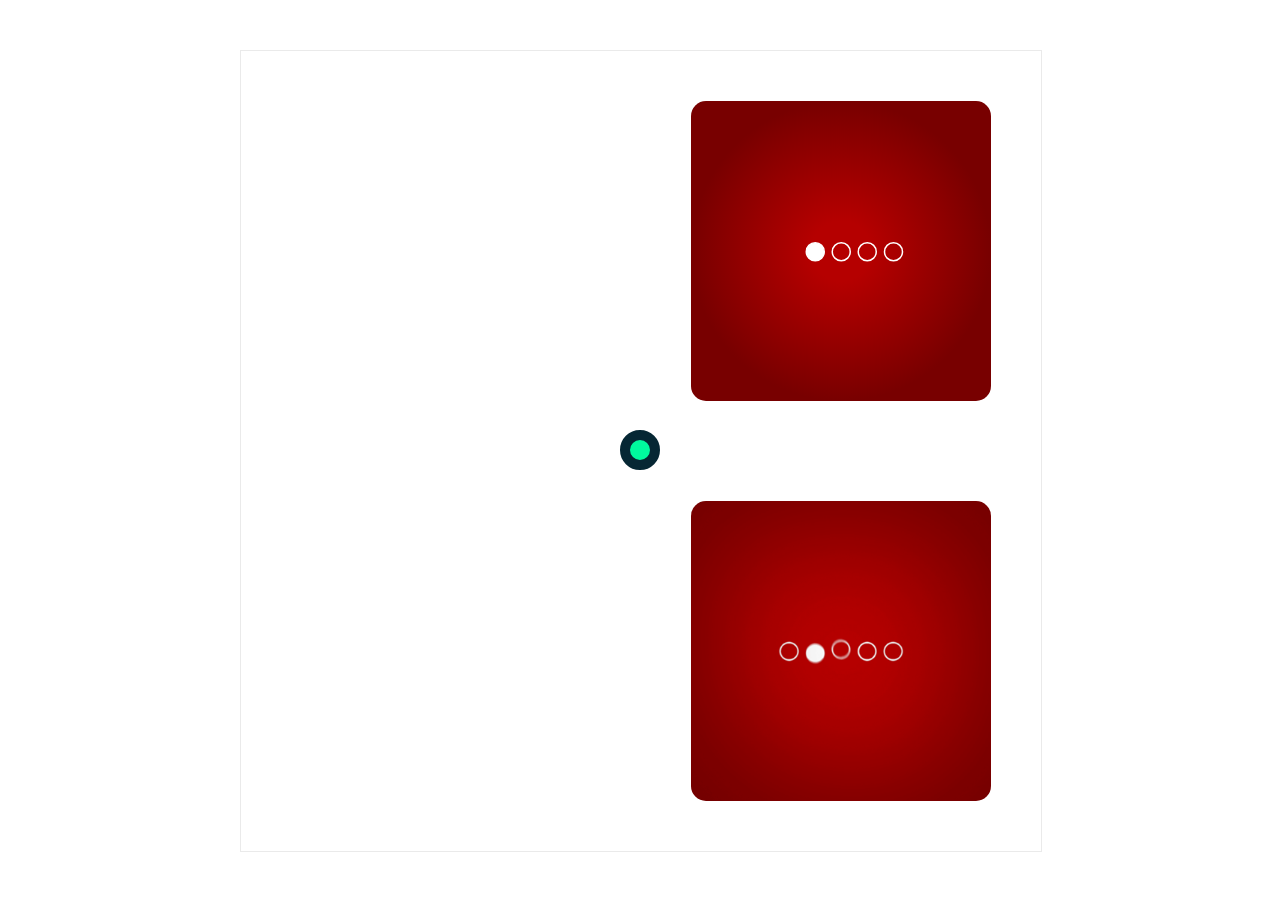
==== easy.html @ 07e53cde "上传easy版svg部分代码" ====
<!DOCTYPE html>
<html>
<head>
    <title>the four kinds of loading show ..</title>
    <meta name="description" content="" />
    <meta name="keywords" content="" />
    <meta name="author" content="" />
    <meta http-equiv="Content-Type" content="text/html;charset=UTF-8"/>
    <meta http-equiv="pragma" content="no-cache"/>
    <meta http-equiv="cache-control" content="no-cache"/>
    <meta http-equiv="expires" content="0"/>
    <meta name="viewport" content="width=device-width, initial-scale=1.0, maximum-scale=1.0, user-scalable=no"/>
    <meta name="format-detection" content="telephone=no" />
    <meta name="apple-mobile-web-app-capable" content="yes" /> 
    <link rel="stylesheet" type="text/css" href="css/utils.min.css" /> 
    <link rel="stylesheet" type="text/css" href="css/menu.min.css" />
</head>
<body>
    <div class="wrap">
        <div class="module-easy">
            <div class="module-div-easy module-css3">
                <div class="module-inner">
                </div>
            </div>
            <div class="module-div-easy module-svg">
                <div class="module-inner">
                    <img width="100%" height="100%" src="resources/easy.svg"> 
                </div>
            </div>
            <div class="module-div-easy module-canvas">
                <div class="module-inner">
                </div>
            </div>
            <div class="module-div-easy module-gif">
                <div class="module-inner">
                    <img width="100%" height="100%" src="resources/0.gif" >
                </div>
            </div>
        </div>
        <label class="main-label" for="checkbox"></label>
        <input class="main-checkbox" id="checkbox" type="checkbox">
        <div>
            <label class="theDiv div-gif">gif</label>
            <label class="theDiv div-css3">css3</label>
            <label class="theDiv div-canvas">cv</label>
            <label class="theDiv div-svg">svg</label>
        </div>
    </div>
</body>
</html>
<script src="js/main.min.js"></script>
---- css/utils.min.css ----
body,html{padding:0;margin:0;user-select:none;-webkit-user-select:none;min-width:960px}.wrap{width:100%;height:100%;min-width:960px}.module,.wrap{position:absolute}.module{width:800px;height:600px;border:1px solid #eaeaea;top:50%;left:50%;margin-top:-300px;margin-left:-400px;display:box-sizing;font-size:0}.module-div{display:inline-block;width:50%;height:50%;position:relative}.module-div .module-inner{position:absolute;width:360px;height:260px;top:20px;left:20px;border-radius:15px}.module-div img{border-radius:15px}.module-easy{position:absolute;width:800px;height:800px;border:1px solid #eaeaea;top:50%;left:50%;margin-top:-400px;margin-left:-400px;display:box-sizing;font-size:0}.module-div-easy{display:inline-block;width:50%;height:50%;position:relative}.module-div-easy .module-inner{position:absolute;width:300px;height:300px;left:50px;top:50px;border-radius:15px}.module-div-easy img{border-radius:15px}
---- css/menu.min.css ----
.main-label{background:#000;height:20px;width:20px;border-radius:20px;position:absolute;top:50%;left:50%;margin-top:-20px;margin-left:-20px;border:10px solid #fff;z-index:1;opacity:0;animation:a 1s;-webkit-animation:a 1s}.main-checkbox{display:none}.main-checkbox+div{background:#00f99e;border-radius:20px;border:10px solid #062734;animation:c 1s;-webkit-animation:c 1s}.main-checkbox+div,.main-checkbox:checked+div{height:20px;width:20px;position:absolute;top:50%;left:50%;margin-top:-20px;margin-left:-20px}.main-checkbox:checked+div{background:#062734;border-radius:20px;border:10px solid #00f99e;animation:b 1s;-webkit-animation:b 1s}@keyframes a{0%{opacity:1}to{opacity:0}}@-webkit-keyframes a{0%{opacity:1}to{opacity:0}}@keyframes b{0%{background:#00f99e;border-width:10px;border-color:#062734}to{background:#062734;border-width:10px;border-color:#00f99e}}@-webkit-keyframes b{0%{background:#00f99e;border-width:10px;border-color:#062734}to{background:#062734;border-width:10px;border-color:#00f99e}}@keyframes c{0%{background:#062734;border-width:10px;border-color:#00f99e}to{background:#00f99e;border-width:10px;border-color:#062734}}@-webkit-keyframes c{0%{background:#062734;border-width:10px;border-color:#00f99e}to{background:#00f99e;border-width:10px;border-color:#062734}}input[type=checkbox]+div .theDiv{opacity:0;font-weight:bolder}input[type=checkbox]+div .theDiv,input[type=checkbox]:checked+div .theDiv{height:40px;width:40px;border-radius:20px;border:1px solid #00f99e;text-align:center;line-height:40px;top:50%;left:50%;position:absolute;color:#00f99e}input[type=checkbox]:checked+div .theDiv{opacity:1}.div-gif{margin-top:-20px;margin-left:10px;animation:k 1s ease-in}input[type=checkbox]:checked+div .div-gif{animation:j 1s ease-in;animation-fill-mode:forwards}.div-css3{margin-top:-20px;margin-left:-50px;animation:i 1s ease-in}input[type=checkbox]:checked+div .div-css3{animation:h 1s ease-in;animation-fill-mode:forwards}.div-canvas{margin-top:10px;margin-left:-20px;animation:g 1s ease-in}input[type=checkbox]:checked+div .div-canvas{animation:f 1s ease-in;animation-fill-mode:forwards}.div-svg{margin-top:-50px;margin-left:-20px;animation:e 1s ease-in}input[type=checkbox]:checked+div .div-svg{animation:d 1s ease-in;animation-fill-mode:forwards}@keyframes d{0%{opacity:0}to{animation-timing-function:ease-in;margin-top:-170px;margin-left:180px;opacity:1}}@keyframes e{0%{animation-timing-function:ease-in;margin-top:-170px;margin-left:180px;opacity:0}to{opacity:0}}@keyframes f{0%{opacity:0}to{animation-timing-function:ease-in;margin-top:130px;margin-left:-220px;opacity:1}}@keyframes g{0%{animation-timing-function:ease-in;margin-top:130px;margin-left:-220px;opacity:0}to{opacity:0}}@keyframes h{0%{opacity:0}to{animation-timing-function:ease-in;margin-top:-170px;margin-left:-220px;opacity:1}}@keyframes i{0%{animation-timing-function:ease-in;margin-top:-170px;margin-left:-220px;opacity:0}to{opacity:0}}@keyframes j{0%{opacity:0;top:50%;left:50%}to{animation-timing-function:ease-in;margin-top:130px;margin-left:180px;opacity:1}}@keyframes k{0%{animation-timing-function:ease-in;margin-top:130px;margin-left:180px;opacity:0}to{top:25%;left:25%;opacity:0}}
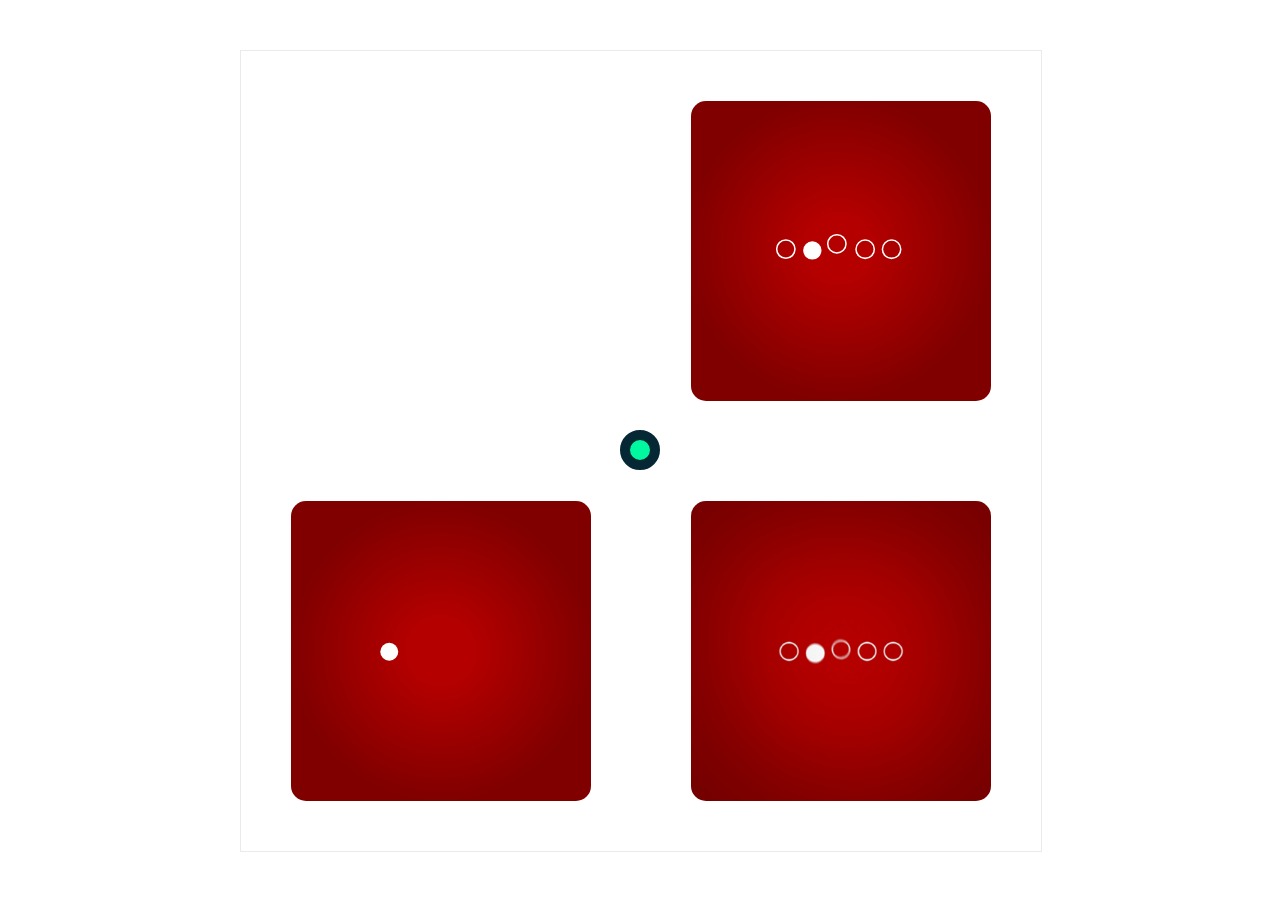
==== commit 1a491af4: "添加canvas事例代码，及开始canvas代码" ====
--- a/easy.html
+++ b/easy.html
@@ -28,7 +28,8 @@
                 </div>
             </div>
             <div class="module-div-easy module-canvas">
-                <div class="module-inner">
+                <div class="module-inner"> 
+                    <canvas id="canvas" width="300" height="300"></canvas>
                 </div>
             </div>
             <div class="module-div-easy module-gif">
@@ -48,4 +49,4 @@
     </div>
 </body>
 </html>
-<script src="js/main.min.js"></script>
+<script src="js/canvas.min.js"></script>
--- a/css/menu.min.css
+++ b/css/menu.min.css
@@ -1 +1 @@
-.main-label{background:#000;height:20px;width:20px;border-radius:20px;position:absolute;top:50%;left:50%;margin-top:-20px;margin-left:-20px;border:10px solid #fff;z-index:1;opacity:0;animation:a 1s;-webkit-animation:a 1s}.main-checkbox{display:none}.main-checkbox+div{background:#00f99e;border-radius:20px;border:10px solid #062734;animation:c 1s;-webkit-animation:c 1s}.main-checkbox+div,.main-checkbox:checked+div{height:20px;width:20px;position:absolute;top:50%;left:50%;margin-top:-20px;margin-left:-20px}.main-checkbox:checked+div{background:#062734;border-radius:20px;border:10px solid #00f99e;animation:b 1s;-webkit-animation:b 1s}@keyframes a{0%{opacity:1}to{opacity:0}}@-webkit-keyframes a{0%{opacity:1}to{opacity:0}}@keyframes b{0%{background:#00f99e;border-width:10px;border-color:#062734}to{background:#062734;border-width:10px;border-color:#00f99e}}@-webkit-keyframes b{0%{background:#00f99e;border-width:10px;border-color:#062734}to{background:#062734;border-width:10px;border-color:#00f99e}}@keyframes c{0%{background:#062734;border-width:10px;border-color:#00f99e}to{background:#00f99e;border-width:10px;border-color:#062734}}@-webkit-keyframes c{0%{background:#062734;border-width:10px;border-color:#00f99e}to{background:#00f99e;border-width:10px;border-color:#062734}}input[type=checkbox]+div .theDiv{opacity:0;font-weight:bolder}input[type=checkbox]+div .theDiv,input[type=checkbox]:checked+div .theDiv{height:40px;width:40px;border-radius:20px;border:1px solid #00f99e;text-align:center;line-height:40px;top:50%;left:50%;position:absolute;color:#00f99e}input[type=checkbox]:checked+div .theDiv{opacity:1}.div-gif{margin-top:-20px;margin-left:10px;animation:k 1s ease-in}input[type=checkbox]:checked+div .div-gif{animation:j 1s ease-in;animation-fill-mode:forwards}.div-css3{margin-top:-20px;margin-left:-50px;animation:i 1s ease-in}input[type=checkbox]:checked+div .div-css3{animation:h 1s ease-in;animation-fill-mode:forwards}.div-canvas{margin-top:10px;margin-left:-20px;animation:g 1s ease-in}input[type=checkbox]:checked+div .div-canvas{animation:f 1s ease-in;animation-fill-mode:forwards}.div-svg{margin-top:-50px;margin-left:-20px;animation:e 1s ease-in}input[type=checkbox]:checked+div .div-svg{animation:d 1s ease-in;animation-fill-mode:forwards}@keyframes d{0%{opacity:0}to{animation-timing-function:ease-in;margin-top:-170px;margin-left:180px;opacity:1}}@keyframes e{0%{animation-timing-function:ease-in;margin-top:-170px;margin-left:180px;opacity:0}to{opacity:0}}@keyframes f{0%{opacity:0}to{animation-timing-function:ease-in;margin-top:130px;margin-left:-220px;opacity:1}}@keyframes g{0%{animation-timing-function:ease-in;margin-top:130px;margin-left:-220px;opacity:0}to{opacity:0}}@keyframes h{0%{opacity:0}to{animation-timing-function:ease-in;margin-top:-170px;margin-left:-220px;opacity:1}}@keyframes i{0%{animation-timing-function:ease-in;margin-top:-170px;margin-left:-220px;opacity:0}to{opacity:0}}@keyframes j{0%{opacity:0;top:50%;left:50%}to{animation-timing-function:ease-in;margin-top:130px;margin-left:180px;opacity:1}}@keyframes k{0%{animation-timing-function:ease-in;margin-top:130px;margin-left:180px;opacity:0}to{top:25%;left:25%;opacity:0}}+.main-label{background:#000;height:20px;width:20px;border-radius:20px;position:absolute;top:50%;left:50%;margin-top:-20px;margin-left:-20px;border:10px solid #fff;z-index:1;opacity:0;animation:a 1s;-webkit-animation:a 1s}.main-checkbox{display:none}.main-checkbox+div{background:#00f99e;border-radius:20px;border:10px solid #062734;animation:c 1s;-webkit-animation:c 1s}.main-checkbox+div,.main-checkbox:checked+div{height:20px;width:20px;position:absolute;top:50%;left:50%;margin-top:-20px;margin-left:-20px}.main-checkbox:checked+div{background:#062734;border-radius:20px;border:10px solid #00f99e;animation:b 1s;-webkit-animation:b 1s}@keyframes a{0%{opacity:1}to{opacity:0}}@-webkit-keyframes a{0%{opacity:1}to{opacity:0}}@keyframes b{0%{background:#00f99e;border-width:10px;border-color:#062734}to{background:#062734;border-width:10px;border-color:#00f99e}}@-webkit-keyframes b{0%{background:#00f99e;border-width:10px;border-color:#062734}to{background:#062734;border-width:10px;border-color:#00f99e}}@keyframes c{0%{background:#062734;border-width:10px;border-color:#00f99e}to{background:#00f99e;border-width:10px;border-color:#062734}}@-webkit-keyframes c{0%{background:#062734;border-width:10px;border-color:#00f99e}to{background:#00f99e;border-width:10px;border-color:#062734}}input[type=checkbox]+div .theDiv{opacity:0;font-weight:bolder}input[type=checkbox]+div .theDiv,input[type=checkbox]:checked+div .theDiv{height:40px;width:40px;border-radius:20px;border:1px solid #00f99e;text-align:center;line-height:40px;top:50%;left:50%;position:absolute;color:#00f99e}input[type=checkbox]:checked+div .theDiv{opacity:1}.div-gif{margin-top:-20px;margin-left:10px;animation:k 1s ease-in}input[type=checkbox]:checked+div .div-gif{animation:j 1s ease-in;animation-fill-mode:forwards}.div-css3{margin-top:-20px;margin-left:-50px;animation:i 1s ease-in}input[type=checkbox]:checked+div .div-css3{animation:h 1s ease-in;animation-fill-mode:forwards}.div-canvas{margin-top:10px;margin-left:-20px;animation:g 1s ease-in}input[type=checkbox]:checked+div .div-canvas{animation:f 1s ease-in;animation-fill-mode:forwards}.div-svg{margin-top:-50px;margin-left:-20px;animation:e 1s ease-in}input[type=checkbox]:checked+div .div-svg{animation:d 1s ease-in;animation-fill-mode:forwards}@keyframes d{0%{opacity:0}to{animation-timing-function:ease-in;margin-top:-170px;margin-left:180px;opacity:1}}@keyframes e{0%{animation-timing-function:ease-in;margin-top:-170px;margin-left:180px;opacity:0}to{opacity:0}}@keyframes f{0%{opacity:0}to{animation-timing-function:ease-in;margin-top:130px;margin-left:-220px;opacity:1}}@keyframes g{0%{animation-timing-function:ease-in;margin-top:130px;margin-left:-220px;opacity:0}to{opacity:0}}@keyframes h{0%{opacity:0}to{animation-timing-function:ease-in;margin-top:-170px;margin-left:-220px;opacity:1}}@keyframes i{0%{animation-timing-function:ease-in;margin-top:-170px;margin-left:-220px;opacity:0}to{opacity:0}}@keyframes j{0%{opacity:0;top:50%;left:50%}to{animation-timing-function:ease-in;margin-top:130px;margin-left:180px;opacity:1}}@keyframes k{0%{animation-timing-function:ease-in;margin-top:130px;margin-left:180px;opacity:0}to{top:25%;left:25%;opacity:0}}canvas{border-radius:15px}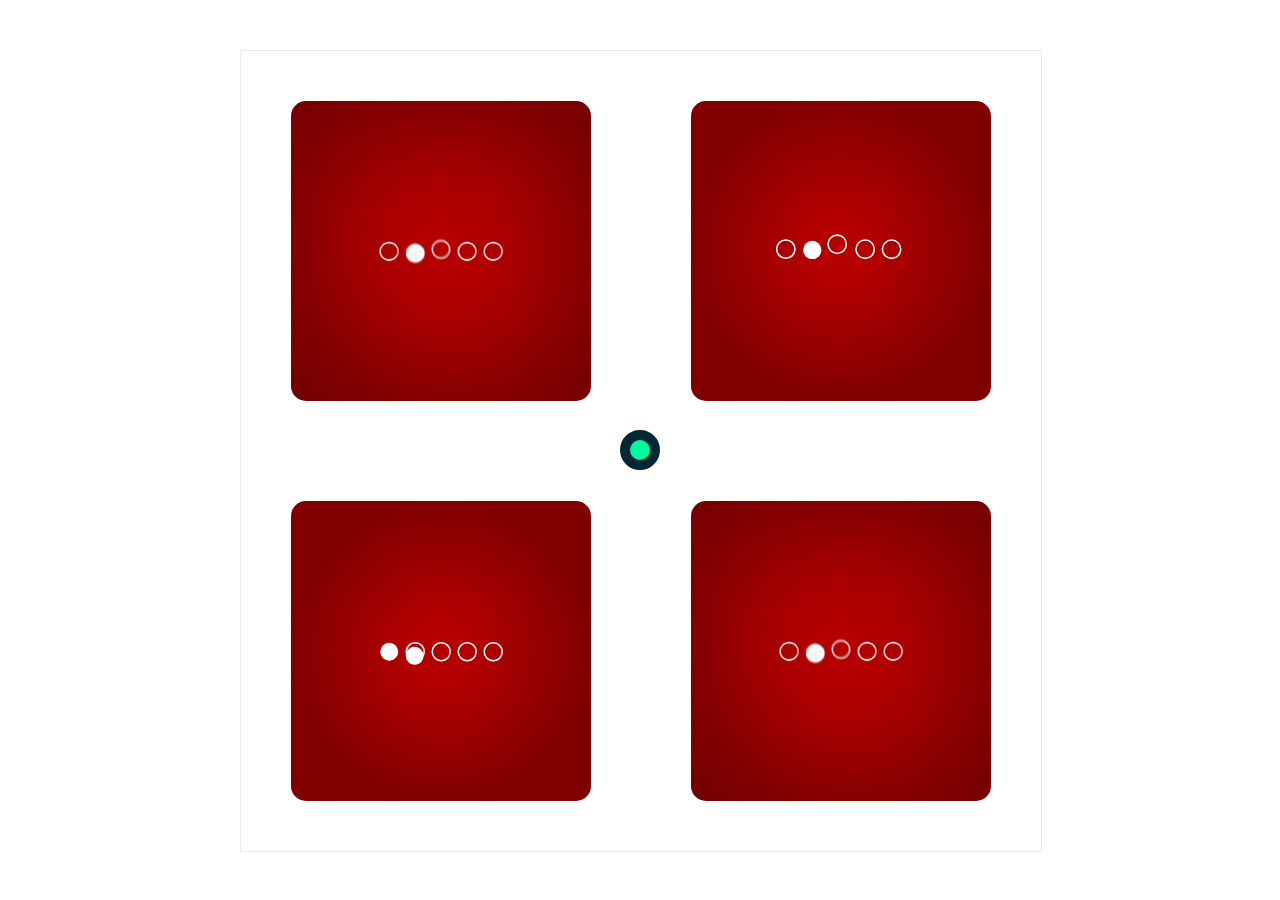
==== commit 5e243ff5: "上传部分canvas代码，rotate相关" ====
--- a/easy.html
+++ b/easy.html
@@ -20,6 +20,7 @@
         <div class="module-easy">
             <div class="module-div-easy module-css3">
                 <div class="module-inner">
+                    <img width="100%" height="100%" src="resources/0.gif" >
                 </div>
             </div>
             <div class="module-div-easy module-svg">
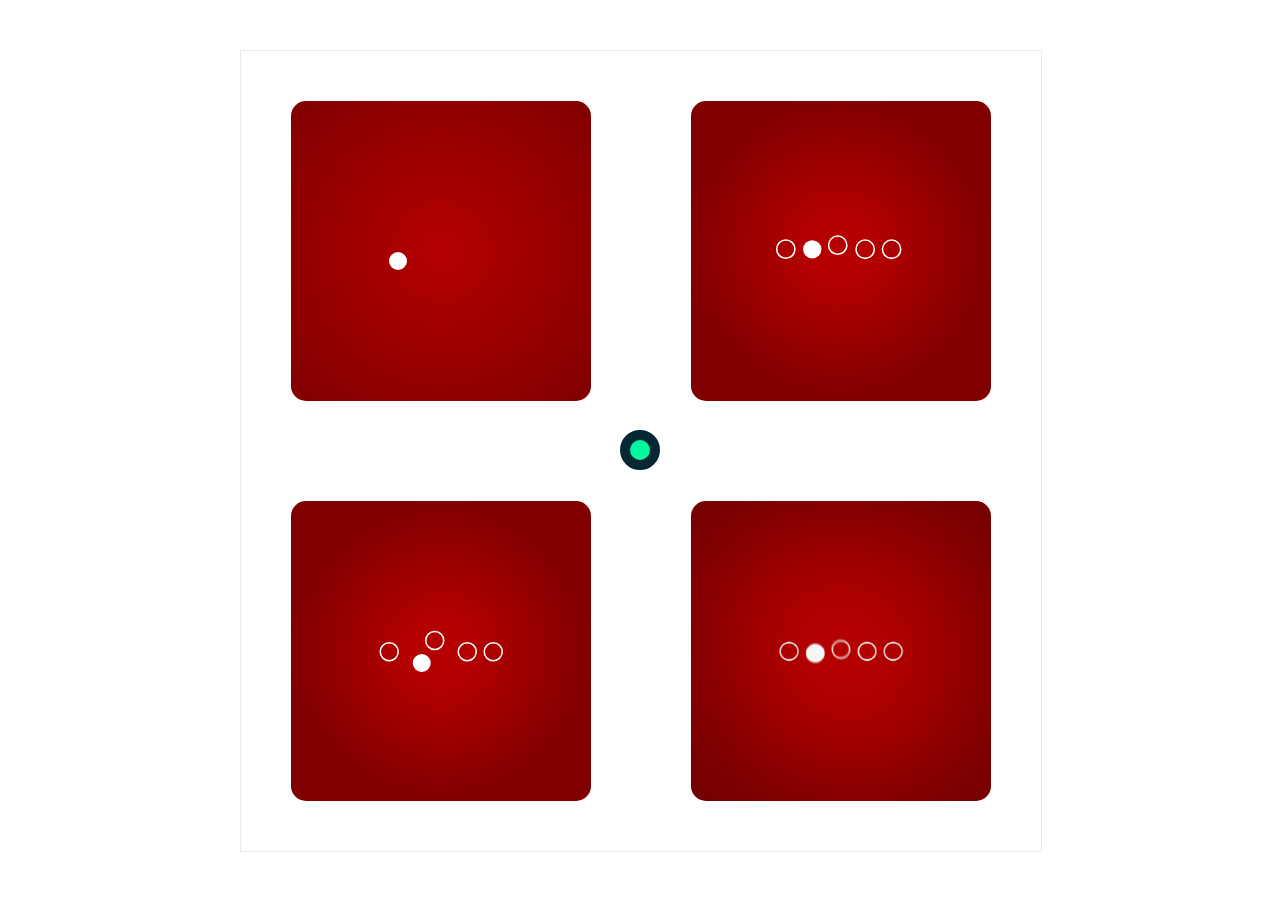
==== commit 61a83978: "完成canvas 开始css3" ====
--- a/easy.html
+++ b/easy.html
@@ -11,25 +11,32 @@
     <meta http-equiv="expires" content="0"/>
     <meta name="viewport" content="width=device-width, initial-scale=1.0, maximum-scale=1.0, user-scalable=no"/>
     <meta name="format-detection" content="telephone=no" />
-    <meta name="apple-mobile-web-app-capable" content="yes" /> 
-    <link rel="stylesheet" type="text/css" href="css/utils.min.css" /> 
+    <meta name="apple-mobile-web-app-capable" content="yes" />
+    <link rel="stylesheet" type="text/css" href="css/utils.min.css" />
     <link rel="stylesheet" type="text/css" href="css/menu.min.css" />
+    <link rel="stylesheet" type="text/css" href="css/css3.min.css" />
 </head>
 <body>
     <div class="wrap">
         <div class="module-easy">
             <div class="module-div-easy module-css3">
                 <div class="module-inner">
-                    <img width="100%" height="100%" src="resources/0.gif" >
+                    <div class="css3-div">
+                        <div class="css3-inne-div fill-div"> </div>
+<!--                         <div class="stroke-div" id="stroke1"></div>
+                        <div class="stroke-div" id="stroke2"></div>
+                        <div class="stroke-div" id="stroke3"></div>
+                        <div class="stroke-div" id="stroke4"></div> -->
+                    </div>
                 </div>
             </div>
             <div class="module-div-easy module-svg">
                 <div class="module-inner">
-                    <img width="100%" height="100%" src="resources/easy.svg"> 
+                    <img width="100%" height="100%" src="resources/easy.svg">
                 </div>
             </div>
             <div class="module-div-easy module-canvas">
-                <div class="module-inner"> 
+                <div class="module-inner">
                     <canvas id="canvas" width="300" height="300"></canvas>
                 </div>
             </div>
@@ -51,3 +58,4 @@
 </body>
 </html>
 <script src="js/canvas.min.js"></script>
+<script src="js/css3.min.js"></script>
--- a/css/css3.min.css
+++ b/css/css3.min.css
@@ -0,0 +1 @@
+.css3-div{width:100%;height:100%;background:-webkit-radial-gradient(#b50000,maroon);background:-moz-radial-gradient(#b50000,maroon);position:absolute;border-radius:15px;z-index:1}.css3-div .css3-inne-div{position:absolute;top:150.75px;width:18px;height:18px;background:#fff;border-radius:10px;z-index:2}.css3-div .fill-div{left:98.25px;animation:2.4s a linear;animation-fill-mode:forwards}@keyframes a{0%{transform:rotate(-180deg) translate(13px)}50%{transform:rotate(0deg) translate(13px)}to{transform:rotate(180deg) translate(26px)}}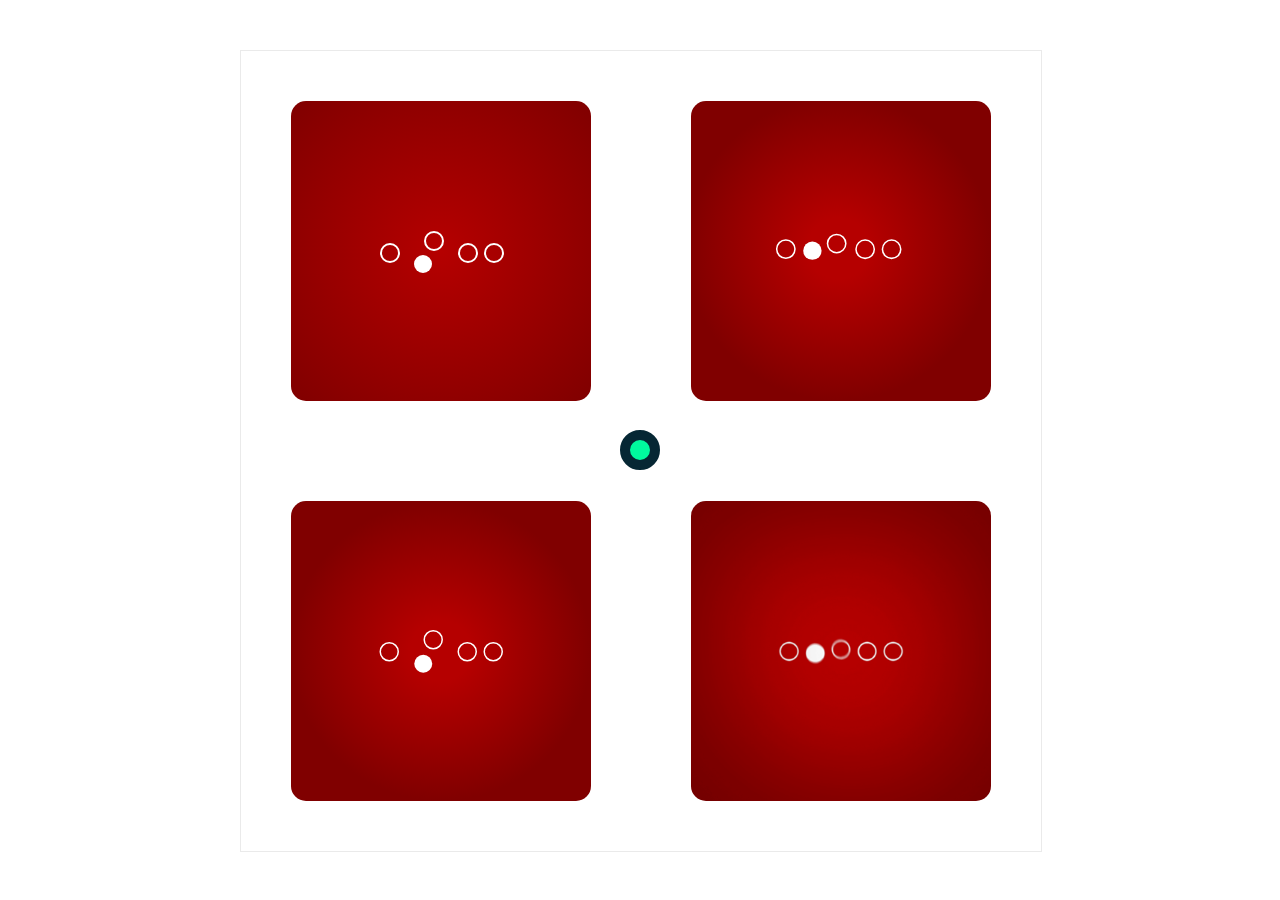
==== commit 69c286d3: "完成css和js实现方式。进行最后的整理，目前已经全部完成" ====
--- a/easy.html
+++ b/easy.html
@@ -22,11 +22,11 @@
             <div class="module-div-easy module-css3">
                 <div class="module-inner">
                     <div class="css3-div">
-                        <div class="css3-inne-div fill-div"> </div>
-<!--                         <div class="stroke-div" id="stroke1"></div>
+                        <div class="fill-div" id="fill1"> </div>
+                        <div class="stroke-div" id="stroke1"></div>
                         <div class="stroke-div" id="stroke2"></div>
                         <div class="stroke-div" id="stroke3"></div>
-                        <div class="stroke-div" id="stroke4"></div> -->
+                        <div class="stroke-div" id="stroke4"></div>
                     </div>
                 </div>
             </div>
--- a/css/css3.min.css
+++ b/css/css3.min.css
@@ -1 +1 @@
-.css3-div{width:100%;height:100%;background:-webkit-radial-gradient(#b50000,maroon);background:-moz-radial-gradient(#b50000,maroon);position:absolute;border-radius:15px;z-index:1}.css3-div .css3-inne-div{position:absolute;top:150.75px;width:18px;height:18px;background:#fff;border-radius:10px;z-index:2}.css3-div .fill-div{left:98.25px;animation:2.4s a linear;animation-fill-mode:forwards}@keyframes a{0%{transform:rotate(-180deg) translate(13px)}50%{transform:rotate(0deg) translate(13px)}to{transform:rotate(180deg) translate(26px)}}+.css3-div{width:100%;height:100%;background:-webkit-radial-gradient(#b50000,maroon);background:-moz-radial-gradient(#b50000,maroon);position:absolute;border-radius:15px;z-index:1}.css3-div .fill-div{left:89.25px;background:#fff;position:absolute;top:141.75px;width:18px;height:18px;border-radius:9px;z-index:2}.css3-div .stroke-div{position:absolute;top:141.75px;width:16px;height:16px;border-radius:10px;border:2px solid #fff;z-index:2}.css3-div #stroke1{left:115.25px}.css3-div #stroke2{left:141.25px}.css3-div #stroke3{left:167.25px}.css3-div #stroke4{left:193.25px}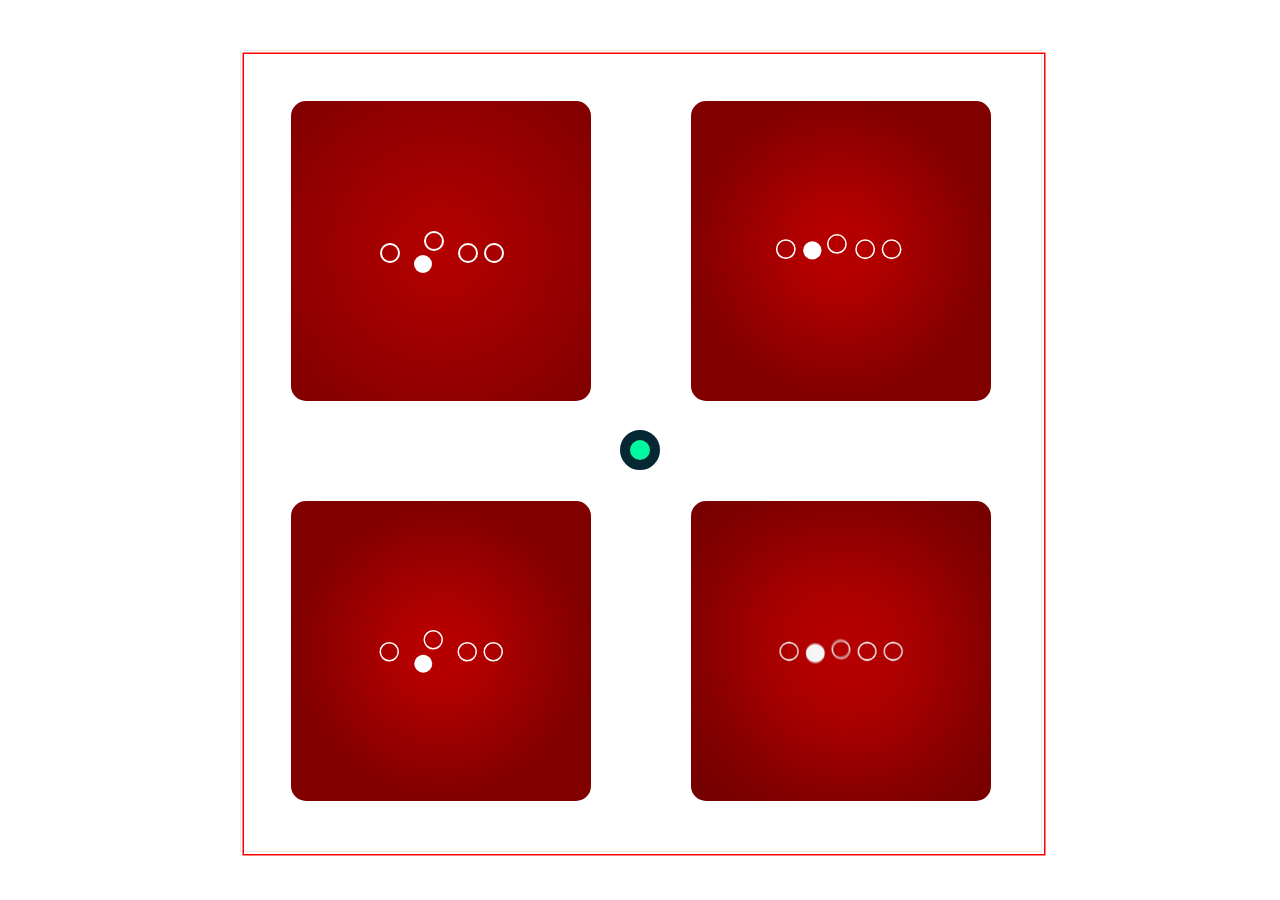
==== commit cd3258a1: "修改代码" ====
--- a/easy.html
+++ b/easy.html
@@ -1,61 +1,65 @@
 <!DOCTYPE html>
 <html>
+
 <head>
-    <title>the four kinds of loading show ..</title>
-    <meta name="description" content="" />
-    <meta name="keywords" content="" />
-    <meta name="author" content="" />
-    <meta http-equiv="Content-Type" content="text/html;charset=UTF-8"/>
-    <meta http-equiv="pragma" content="no-cache"/>
-    <meta http-equiv="cache-control" content="no-cache"/>
-    <meta http-equiv="expires" content="0"/>
-    <meta name="viewport" content="width=device-width, initial-scale=1.0, maximum-scale=1.0, user-scalable=no"/>
-    <meta name="format-detection" content="telephone=no" />
-    <meta name="apple-mobile-web-app-capable" content="yes" />
-    <link rel="stylesheet" type="text/css" href="css/utils.min.css" />
-    <link rel="stylesheet" type="text/css" href="css/menu.min.css" />
-    <link rel="stylesheet" type="text/css" href="css/css3.min.css" />
+  <title>the four kinds of loading show ..</title>
+  <meta name="description" content="" />
+  <meta name="keywords" content="" />
+  <meta name="author" content="" />
+  <meta http-equiv="Content-Type" content="text/html;charset=UTF-8" />
+  <meta http-equiv="pragma" content="no-cache" />
+  <meta http-equiv="cache-control" content="no-cache" />
+  <meta http-equiv="expires" content="0" />
+  <meta name="viewport" content="width=device-width, initial-scale=1.0, maximum-scale=1.0, user-scalable=no" />
+  <meta name="format-detection" content="telephone=no" />
+  <meta name="apple-mobile-web-app-capable" content="yes" />
+  <link rel="stylesheet" type="text/css" href="css/utils.min.css" />
+  <link rel="stylesheet" type="text/css" href="css/menu.min.css" />
+  <link rel="stylesheet" type="text/css" href="css/css3.min.css" />
 </head>
+
 <body>
-    <div class="wrap">
-        <div class="module-easy">
-            <div class="module-div-easy module-css3">
-                <div class="module-inner">
-                    <div class="css3-div">
-                        <div class="fill-div" id="fill1"> </div>
-                        <div class="stroke-div" id="stroke1"></div>
-                        <div class="stroke-div" id="stroke2"></div>
-                        <div class="stroke-div" id="stroke3"></div>
-                        <div class="stroke-div" id="stroke4"></div>
-                    </div>
-                </div>
-            </div>
-            <div class="module-div-easy module-svg">
-                <div class="module-inner">
-                    <img width="100%" height="100%" src="resources/easy.svg">
-                </div>
-            </div>
-            <div class="module-div-easy module-canvas">
-                <div class="module-inner">
-                    <canvas id="canvas" width="300" height="300"></canvas>
-                </div>
-            </div>
-            <div class="module-div-easy module-gif">
-                <div class="module-inner">
-                    <img width="100%" height="100%" src="resources/0.gif" >
-                </div>
-            </div>
+  <div class="wrap">
+    <div class="module-easy">
+      <div class="module-div-easy module-css3">
+        <div class="module-inner">
+          <div class="css3-div">
+            <div class="fill-div" id="fill1"> </div>
+            <div class="stroke-div" id="stroke1"></div>
+            <div class="stroke-div" id="stroke2"></div>
+            <div class="stroke-div" id="stroke3"></div>
+            <div class="stroke-div" id="stroke4"></div>
+          </div>
         </div>
-        <label class="main-label" for="checkbox"></label>
-        <input class="main-checkbox" id="checkbox" type="checkbox">
-        <div>
-            <label class="theDiv div-gif">gif</label>
-            <label class="theDiv div-css3">css3</label>
-            <label class="theDiv div-canvas">cv</label>
-            <label class="theDiv div-svg">svg</label>
+      </div>
+      <div class="module-div-easy module-svg">
+        <div class="module-inner">
+          <img width="100%" height="100%" src="resources/easy.svg">
         </div>
+      </div>
+      <div class="module-div-easy module-canvas">
+        <div class="module-inner">
+          <canvas id="canvas" width="300" height="300"></canvas>
+        </div>
+      </div>
+      <div class="module-div-easy module-gif">
+        <div class="module-inner">
+          <img width="100%" height="100%" src="resources/0.gif">
+        </div>
+      </div>
     </div>
+    <label class="main-label" for="checkbox"></label>
+    <input class="main-checkbox" id="checkbox" type="checkbox">
+    <div>
+      <label class="theDiv div-gif">gif</label>
+      <label class="theDiv div-css3">css3</label>
+      <label class="theDiv div-canvas">cv</label>
+      <label class="theDiv div-svg">svg</label>
+    </div>
+  </div>
 </body>
+
 </html>
 <script src="js/canvas.min.js"></script>
 <script src="js/css3.min.js"></script>
+
--- a/css/utils.min.css
+++ b/css/utils.min.css
@@ -1 +1 @@
-body,html{padding:0;margin:0;user-select:none;-webkit-user-select:none;min-width:960px}.wrap{width:100%;height:100%;min-width:960px}.module,.wrap{position:absolute}.module{width:800px;height:600px;border:1px solid #eaeaea;top:50%;left:50%;margin-top:-300px;margin-left:-400px;display:box-sizing;font-size:0}.module-div{display:inline-block;width:50%;height:50%;position:relative}.module-div .module-inner{position:absolute;width:360px;height:260px;top:20px;left:20px;border-radius:15px}.module-div img{border-radius:15px}.module-easy{position:absolute;width:800px;height:800px;border:1px solid #eaeaea;top:50%;left:50%;margin-top:-400px;margin-left:-400px;display:box-sizing;font-size:0}.module-div-easy{display:inline-block;width:50%;height:50%;position:relative}.module-div-easy .module-inner{position:absolute;width:300px;height:300px;left:50px;top:50px;border-radius:15px}.module-div-easy img{border-radius:15px}+body,html{padding:0;margin:0;user-select:none;-webkit-user-select:none;min-width:960px}.wrap{width:100%;height:100%;min-width:960px}.module,.wrap{position:absolute}.module{width:800px;height:600px;border:1px solid #eaeaea;top:50%;left:50%;margin-top:-300px;margin-left:-400px;display:box-sizing;font-size:0}.module-div{display:inline-block;width:50%;height:50%;position:relative}.module-div .module-inner{position:absolute;width:360px;height:260px;top:20px;left:20px;border-radius:15px}.module-div img{border-radius:15px}.module-easy{position:absolute;width:800px;height:800px;border:1px solid #eaeaea;top:50%;left:50%;margin-top:-400px;margin-left:-400px;display:box-sizing;font-size:0}.module-easy:after{content:" ";height:1600px;width:1600px;left:-400px;top:-400px;border:3px solid red;position:absolute;transform:scale(.5)}.module-div-easy{display:inline-block;width:50%;height:50%;position:relative}.module-div-easy .module-inner{position:absolute;width:300px;height:300px;left:50px;top:50px;border-radius:15px}.module-div-easy img{border-radius:15px}--- a/css/menu.min.css
+++ b/css/menu.min.css
@@ -1 +1 @@
-.main-label{background:#000;height:20px;width:20px;border-radius:20px;position:absolute;top:50%;left:50%;margin-top:-20px;margin-left:-20px;border:10px solid #fff;z-index:1;opacity:0;animation:a 1s;-webkit-animation:a 1s}.main-checkbox{display:none}.main-checkbox+div{background:#00f99e;border-radius:20px;border:10px solid #062734;animation:c 1s;-webkit-animation:c 1s}.main-checkbox+div,.main-checkbox:checked+div{height:20px;width:20px;position:absolute;top:50%;left:50%;margin-top:-20px;margin-left:-20px}.main-checkbox:checked+div{background:#062734;border-radius:20px;border:10px solid #00f99e;animation:b 1s;-webkit-animation:b 1s}@keyframes a{0%{opacity:1}to{opacity:0}}@-webkit-keyframes a{0%{opacity:1}to{opacity:0}}@keyframes b{0%{background:#00f99e;border-width:10px;border-color:#062734}to{background:#062734;border-width:10px;border-color:#00f99e}}@-webkit-keyframes b{0%{background:#00f99e;border-width:10px;border-color:#062734}to{background:#062734;border-width:10px;border-color:#00f99e}}@keyframes c{0%{background:#062734;border-width:10px;border-color:#00f99e}to{background:#00f99e;border-width:10px;border-color:#062734}}@-webkit-keyframes c{0%{background:#062734;border-width:10px;border-color:#00f99e}to{background:#00f99e;border-width:10px;border-color:#062734}}input[type=checkbox]+div .theDiv{opacity:0;font-weight:bolder}input[type=checkbox]+div .theDiv,input[type=checkbox]:checked+div .theDiv{height:40px;width:40px;border-radius:20px;border:1px solid #00f99e;text-align:center;line-height:40px;top:50%;left:50%;position:absolute;color:#00f99e}input[type=checkbox]:checked+div .theDiv{opacity:1}.div-gif{margin-top:-20px;margin-left:10px;animation:k 1s ease-in}input[type=checkbox]:checked+div .div-gif{animation:j 1s ease-in;animation-fill-mode:forwards}.div-css3{margin-top:-20px;margin-left:-50px;animation:i 1s ease-in}input[type=checkbox]:checked+div .div-css3{animation:h 1s ease-in;animation-fill-mode:forwards}.div-canvas{margin-top:10px;margin-left:-20px;animation:g 1s ease-in}input[type=checkbox]:checked+div .div-canvas{animation:f 1s ease-in;animation-fill-mode:forwards}.div-svg{margin-top:-50px;margin-left:-20px;animation:e 1s ease-in}input[type=checkbox]:checked+div .div-svg{animation:d 1s ease-in;animation-fill-mode:forwards}@keyframes d{0%{opacity:0}to{animation-timing-function:ease-in;margin-top:-170px;margin-left:180px;opacity:1}}@keyframes e{0%{animation-timing-function:ease-in;margin-top:-170px;margin-left:180px;opacity:0}to{opacity:0}}@keyframes f{0%{opacity:0}to{animation-timing-function:ease-in;margin-top:130px;margin-left:-220px;opacity:1}}@keyframes g{0%{animation-timing-function:ease-in;margin-top:130px;margin-left:-220px;opacity:0}to{opacity:0}}@keyframes h{0%{opacity:0}to{animation-timing-function:ease-in;margin-top:-170px;margin-left:-220px;opacity:1}}@keyframes i{0%{animation-timing-function:ease-in;margin-top:-170px;margin-left:-220px;opacity:0}to{opacity:0}}@keyframes j{0%{opacity:0;top:50%;left:50%}to{animation-timing-function:ease-in;margin-top:130px;margin-left:180px;opacity:1}}@keyframes k{0%{animation-timing-function:ease-in;margin-top:130px;margin-left:180px;opacity:0}to{top:25%;left:25%;opacity:0}}canvas{border-radius:15px}+.main-label{background:#000;height:20px;width:20px;border-radius:20px;position:absolute;top:50%;left:50%;margin-top:-20px;margin-left:-20px;border:10px solid #fff;z-index:1;opacity:0;animation:a 1s;-webkit-animation:a 1s}.main-checkbox{display:none}.main-checkbox+div{background:#00f99e;border-radius:20px;border:10px solid #062734;animation:c 1s;-webkit-animation:c 1s}.main-checkbox+div,.main-checkbox:checked+div{height:20px;width:20px;position:absolute;top:50%;left:50%;margin-top:-20px;margin-left:-20px}.main-checkbox:checked+div{background:#062734;border-radius:20px;border:10px solid #00f99e;animation:b 1s;-webkit-animation:b 1s}@keyframes a{0%{opacity:1}to{opacity:0}}@-webkit-keyframes a{0%{opacity:1}to{opacity:0}}@keyframes b{0%{background:#00f99e;border-width:10px;border-color:#062734}to{background:#062734;border-width:10px;border-color:#00f99e}}@-webkit-keyframes b{0%{background:#00f99e;border-width:10px;border-color:#062734}to{background:#062734;border-width:10px;border-color:#00f99e}}@keyframes c{0%{background:#062734;border-width:10px;border-color:#00f99e}to{background:#00f99e;border-width:10px;border-color:#062734}}@-webkit-keyframes c{0%{background:#062734;border-width:10px;border-color:#00f99e}to{background:#00f99e;border-width:10px;border-color:#062734}}input[type=checkbox]+div .theDiv{opacity:0;font-weight:bolder;z-index:1}input[type=checkbox]+div .theDiv,input[type=checkbox]:checked+div .theDiv{height:40px;width:40px;border-radius:20px;border:1px solid #00f99e;text-align:center;line-height:40px;top:50%;left:50%;position:absolute;color:#00f99e}input[type=checkbox]:checked+div .theDiv{opacity:1}.div-gif{margin-top:-20px;margin-left:10px;animation:k 1s ease-in}input[type=checkbox]:checked+div .div-gif{animation:j 1s ease-in;animation-fill-mode:forwards}.div-css3{margin-top:-20px;margin-left:-50px;animation:i 1s ease-in}input[type=checkbox]:checked+div .div-css3{animation:h 1s ease-in;animation-fill-mode:forwards}.div-canvas{margin-top:10px;margin-left:-20px;animation:g 1s ease-in}input[type=checkbox]:checked+div .div-canvas{animation:f 1s ease-in;animation-fill-mode:forwards}.div-svg{margin-top:-50px;margin-left:-20px;animation:e 1s ease-in}input[type=checkbox]:checked+div .div-svg{animation:d 1s ease-in;animation-fill-mode:forwards}@keyframes d{0%{opacity:0}to{animation-timing-function:ease-in;margin-top:-170px;margin-left:180px;opacity:1}}@keyframes e{0%{animation-timing-function:ease-in;margin-top:-170px;margin-left:180px;opacity:0}to{opacity:0}}@keyframes f{0%{opacity:0}to{animation-timing-function:ease-in;margin-top:130px;margin-left:-220px;opacity:1}}@keyframes g{0%{animation-timing-function:ease-in;margin-top:130px;margin-left:-220px;opacity:0}to{opacity:0}}@keyframes h{0%{opacity:0}to{animation-timing-function:ease-in;margin-top:-170px;margin-left:-220px;opacity:1}}@keyframes i{0%{animation-timing-function:ease-in;margin-top:-170px;margin-left:-220px;opacity:0}to{opacity:0}}@keyframes j{0%{opacity:0;top:50%;left:50%}to{animation-timing-function:ease-in;margin-top:130px;margin-left:180px;opacity:1}}@keyframes k{0%{animation-timing-function:ease-in;margin-top:130px;margin-left:180px;opacity:0}to{top:25%;left:25%;opacity:0}}canvas{border-radius:15px}